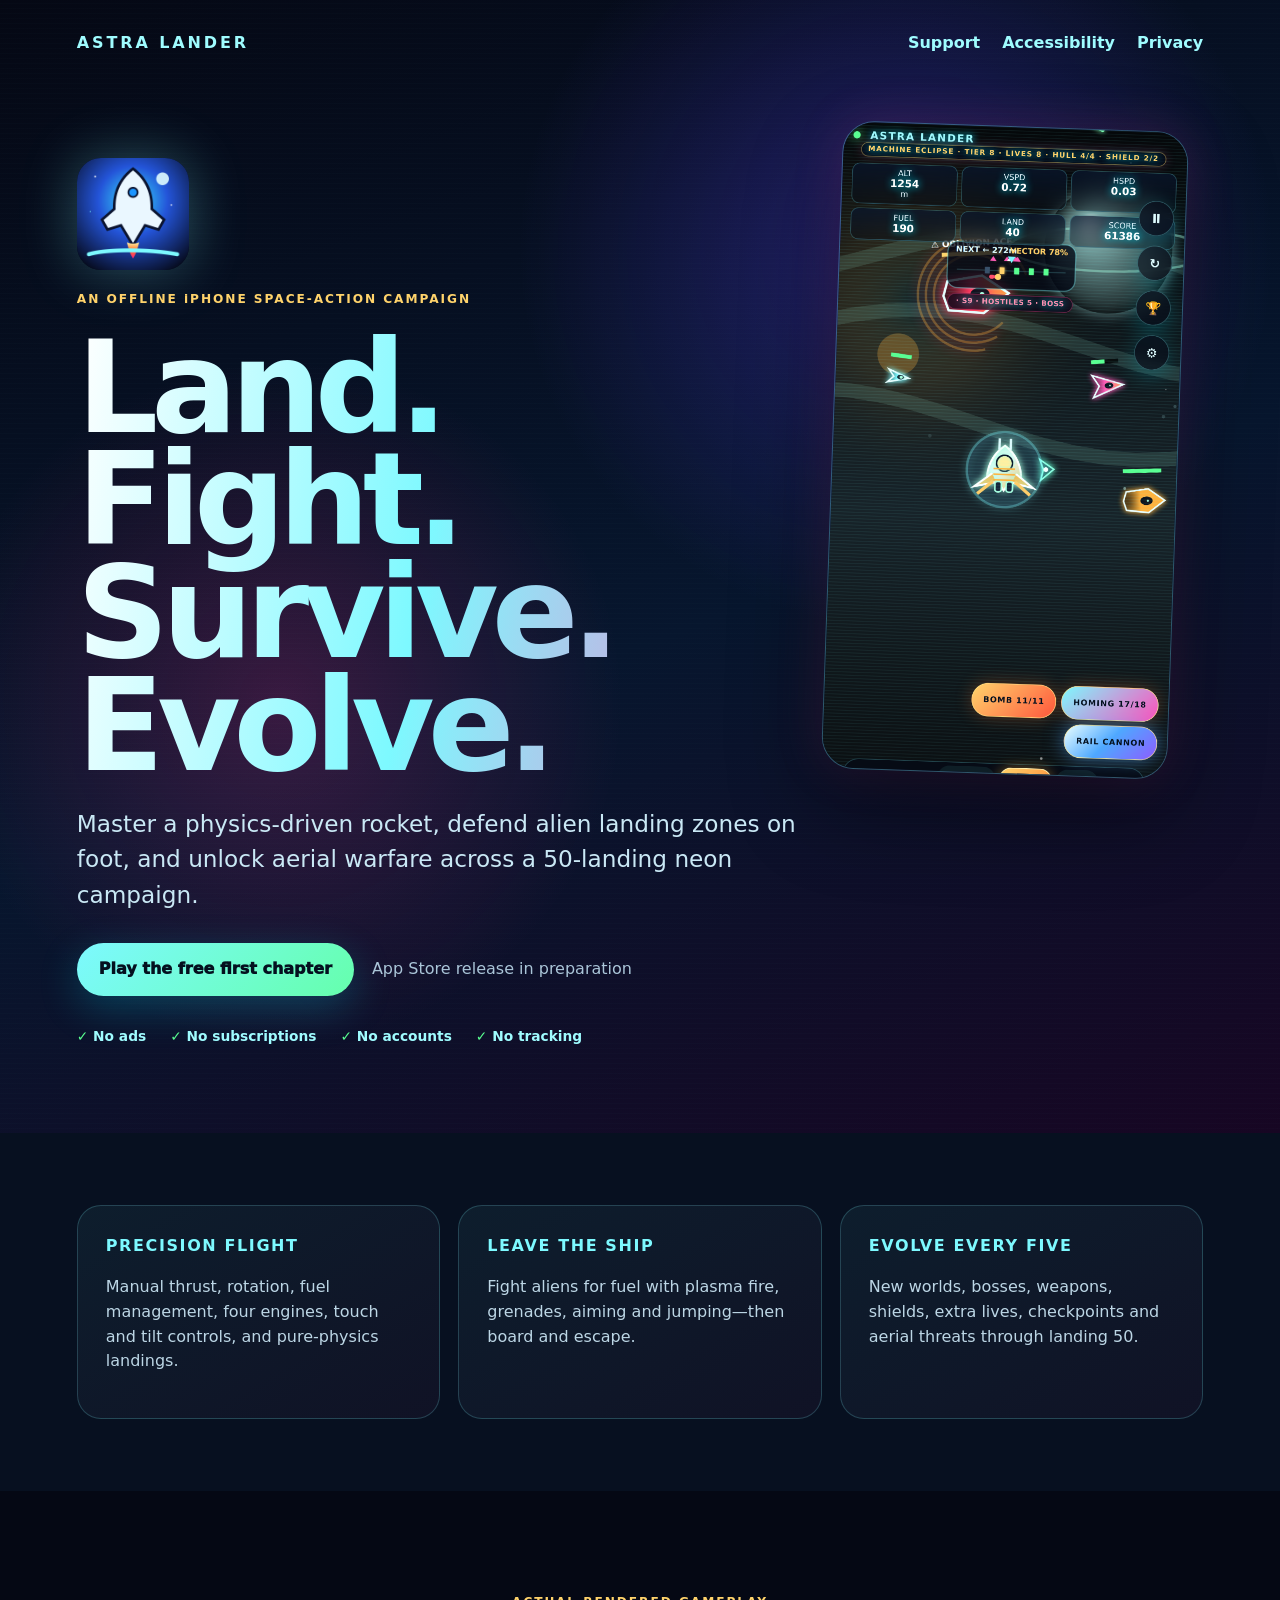
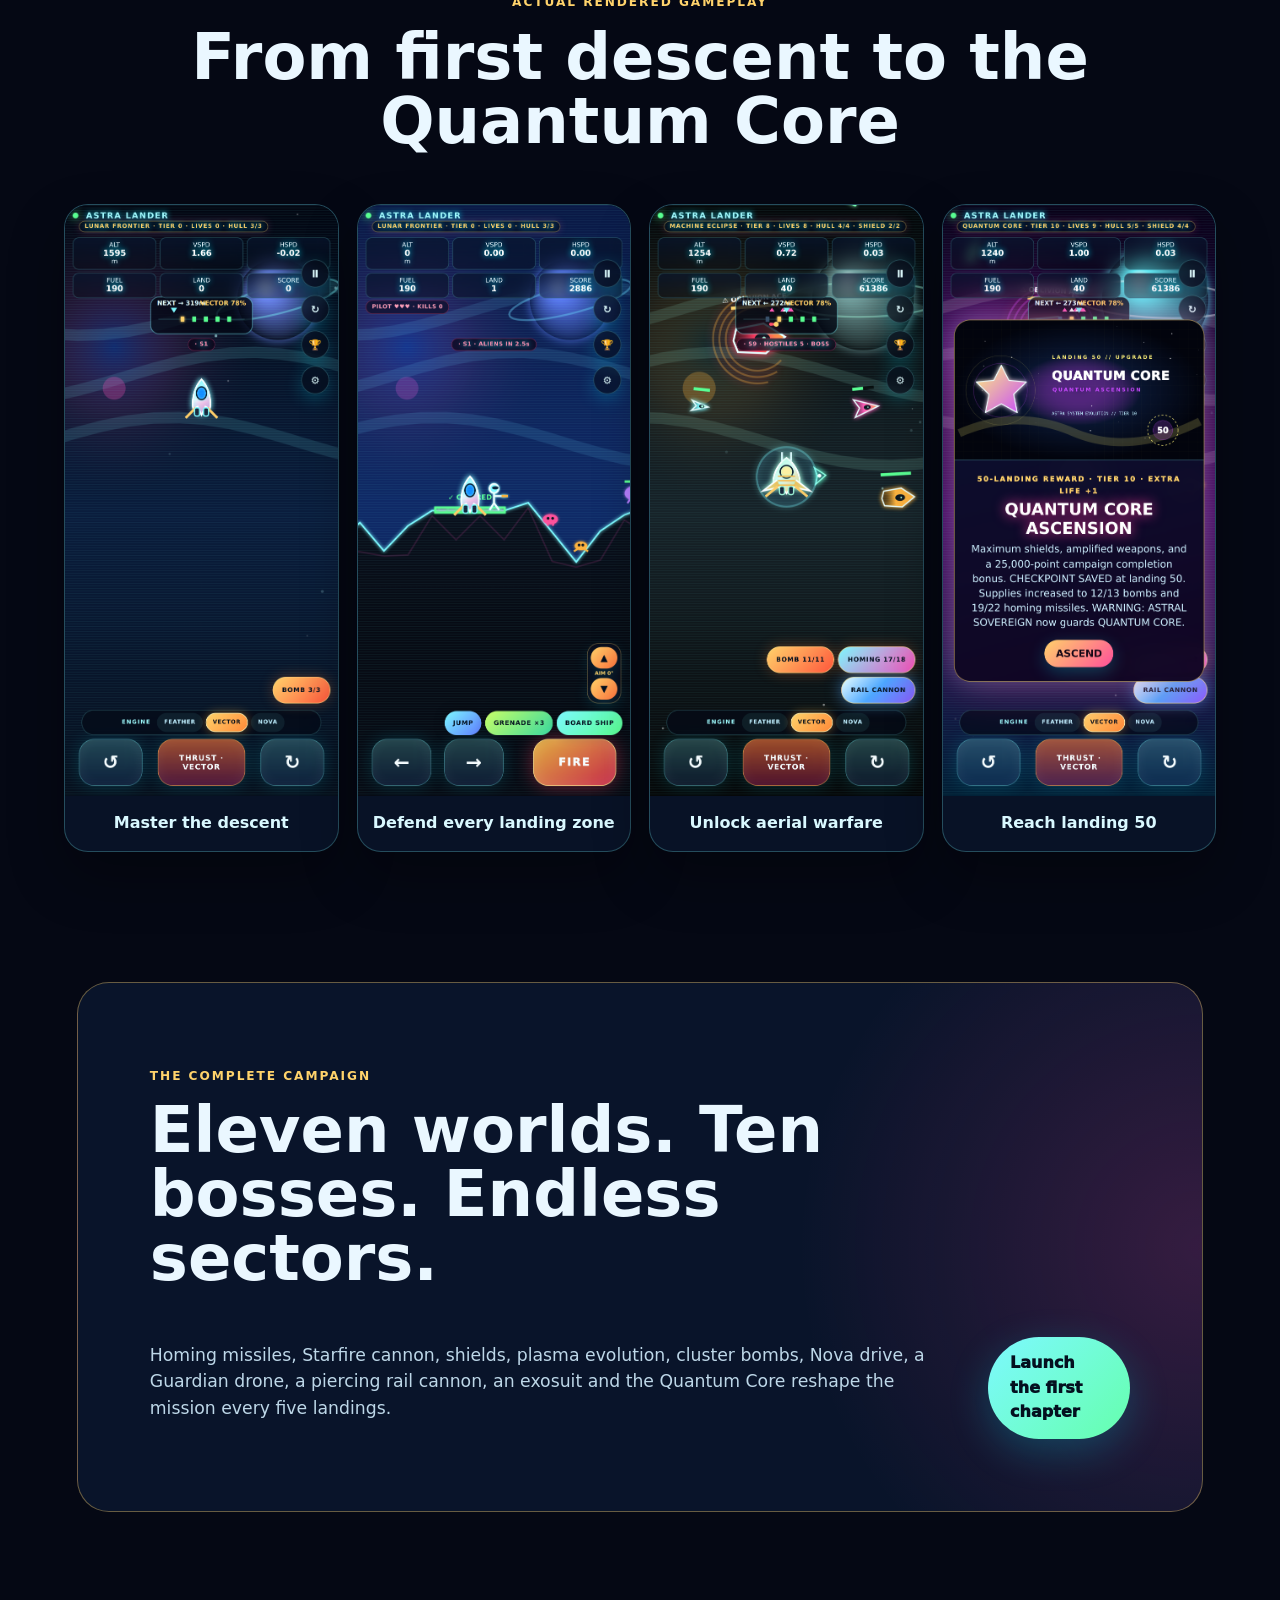
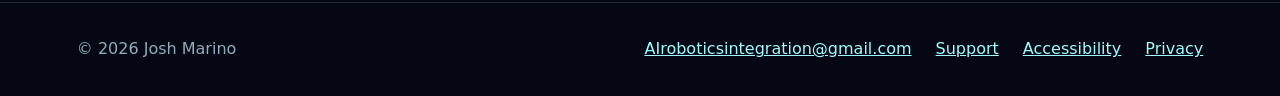
==== index.html @ df588f06 "Publish Astra Lander launch site" ====
<!doctype html>
<html lang="en">
<head>
  <meta charset="utf-8">
  <meta name="viewport" content="width=device-width,initial-scale=1">
  <meta name="theme-color" content="#050814">
  <meta name="description" content="Astra Lander is a physics-driven space action game by Josh Marino. Land, fight, survive, and evolve through a 50-landing campaign.">
  <title>Astra Lander — Rocket Physics, Alien Combat</title>
  <link rel="stylesheet" href="styles.css">
  <link rel="icon" href="app-icon.png">
</head>
<body>
  <header class="hero">
    <nav><a class="brand" href="#top">ASTRA LANDER</a><div><a href="support.html">Support</a><a href="accessibility.html">Accessibility</a><a href="privacy-policy.html">Privacy</a></div></nav>
    <main id="top">
      <img class="icon" src="app-icon.png" alt="Astra Lander app icon">
      <p class="eyebrow">AN OFFLINE iPHONE SPACE-ACTION CAMPAIGN</p>
      <h1>Land. Fight.<br>Survive. Evolve.</h1>
      <p class="lede">Master a physics-driven rocket, defend alien landing zones on foot, and unlock aerial warfare across a 50-landing neon campaign.</p>
      <div class="actions"><a class="primary" href="demo/">Play the free first chapter</a><span class="pending">App Store release in preparation</span></div>
      <ul class="trust"><li>No ads</li><li>No subscriptions</li><li>No accounts</li><li>No tracking</li></ul>
    </main>
    <img class="hero-shot" src="screenshots/05-aerial-combat.png" alt="Astra Lander aerial combat gameplay">
  </header>

  <section class="features">
    <article><b>PRECISION FLIGHT</b><p>Manual thrust, rotation, fuel management, four engines, touch and tilt controls, and pure-physics landings.</p></article>
    <article><b>LEAVE THE SHIP</b><p>Fight aliens for fuel with plasma fire, grenades, aiming and jumping—then board and escape.</p></article>
    <article><b>EVOLVE EVERY FIVE</b><p>New worlds, bosses, weapons, shields, extra lives, checkpoints and aerial threats through landing 50.</p></article>
  </section>

  <section class="gallery" aria-labelledby="gallery-title">
    <p class="eyebrow">ACTUAL RENDERED GAMEPLAY</p><h2 id="gallery-title">From first descent to the Quantum Core</h2>
    <div class="shots">
      <figure><img src="screenshots/02-precision-flight.png" alt="Rocket performing a precision flight over an alien landscape"><figcaption>Master the descent</figcaption></figure>
      <figure><img src="screenshots/03-ground-combat.png" alt="Pilot fighting aliens after leaving the rocket"><figcaption>Defend every landing zone</figcaption></figure>
      <figure><img src="screenshots/05-aerial-combat.png" alt="Evolved rocket fighting multiple hostile ships"><figcaption>Unlock aerial warfare</figcaption></figure>
      <figure><img src="screenshots/06-quantum-core.png" alt="Quantum Core milestone reward at landing 50"><figcaption>Reach landing 50</figcaption></figure>
    </div>
  </section>

  <section class="campaign"><div><p class="eyebrow">THE COMPLETE CAMPAIGN</p><h2>Eleven worlds. Ten bosses. Endless sectors.</h2><p>Homing missiles, Starfire cannon, shields, plasma evolution, cluster bombs, Nova drive, a Guardian drone, a piercing rail cannon, an exosuit and the Quantum Core reshape the mission every five landings.</p></div><a class="primary" href="demo/">Launch the first chapter</a></section>

  <footer><span>© 2026 Josh Marino</span><a href="mailto:AIroboticsintegration@gmail.com">AIroboticsintegration@gmail.com</a><a href="support.html">Support</a><a href="accessibility.html">Accessibility</a><a href="privacy-policy.html">Privacy</a></footer>
</body>
</html>
---- styles.css ----
*{box-sizing:border-box}html{scroll-behavior:smooth}body{margin:0;background:#050814;color:#eaf7ff;font-family:Inter,ui-sans-serif,system-ui,-apple-system,Segoe UI,sans-serif;line-height:1.55}a{color:#9ffcff}.hero{min-height:92vh;padding:0 6vw;background:radial-gradient(circle at 70% 22%,rgba(93,66,255,.32),transparent 30%),radial-gradient(circle at 22% 62%,rgba(255,45,145,.2),transparent 28%),linear-gradient(160deg,#050814,#07162e 55%,#170623);position:relative;overflow:hidden}.hero:after{content:"";position:absolute;inset:0;background:repeating-linear-gradient(0deg,transparent 0 4px,rgba(125,249,255,.025) 5px);pointer-events:none}nav{height:86px;display:flex;align-items:center;justify-content:space-between;position:relative;z-index:2}nav div{display:flex;gap:22px}nav a{text-decoration:none;font-weight:800}.brand{letter-spacing:.18em}.hero main{position:relative;z-index:2;max-width:780px;padding:8vh 0}.hero-shot{position:absolute;z-index:1;right:8vw;top:14vh;width:min(27vw,390px);max-height:72vh;object-fit:cover;object-position:top;border-radius:32px;border:1px solid rgba(125,249,255,.3);box-shadow:0 35px 90px rgba(0,0,0,.45),0 0 50px rgba(255,79,186,.16);transform:rotate(2deg)}.icon{width:112px;height:112px;border-radius:24px;box-shadow:0 0 55px rgba(125,249,255,.3)}.eyebrow{color:#ffd36b;letter-spacing:.16em;font-size:.76rem;font-weight:900}.hero h1{font-size:clamp(3.8rem,10vw,8rem);line-height:.88;margin:.18em 0;background:linear-gradient(100deg,#fff,#7df9ff 45%,#ff75c8);-webkit-background-clip:text;color:transparent;letter-spacing:-.055em}.lede{font-size:clamp(1.1rem,2vw,1.45rem);max-width:720px;color:#c9e8f5}.actions{display:flex;flex-wrap:wrap;align-items:center;gap:18px;margin:30px 0}.primary{display:inline-block;padding:14px 22px;border-radius:999px;text-decoration:none;background:linear-gradient(135deg,#7df9ff,#65ffac);color:#04101f;font-weight:1000;box-shadow:0 12px 40px rgba(0,229,255,.22)}.pending{color:#aac5d8}.trust{display:flex;flex-wrap:wrap;gap:24px;padding:0;list-style:none;color:#9ffcff;font-size:.86rem;font-weight:800}.trust li:before{content:"✓ ";color:#59ff91}.features{display:grid;grid-template-columns:repeat(3,1fr);gap:18px;padding:72px 6vw;background:#071020}.features article{padding:28px;border:1px solid rgba(125,249,255,.2);border-radius:24px;background:linear-gradient(150deg,rgba(125,249,255,.06),rgba(255,79,186,.04))}.features b{color:#7df9ff;letter-spacing:.1em}.features p{color:#bcd6e5}.gallery{padding:90px 5vw;text-align:center}.gallery h2,.campaign h2{font-size:clamp(2rem,5vw,4.3rem);line-height:1;margin:.2em auto .8em;max-width:900px}.shots{display:grid;grid-template-columns:repeat(4,minmax(0,1fr));gap:18px;max-width:1280px;margin:auto}.shots figure{margin:0;border-radius:24px;overflow:hidden;border:1px solid rgba(125,249,255,.25);background:#081226;box-shadow:0 24px 55px rgba(0,0,0,.32)}.shots img{display:block;width:100%;height:auto}.shots figcaption{padding:15px;color:#d9f8ff;font-weight:800}.campaign{margin:40px 6vw 90px;padding:clamp(28px,6vw,72px);border:1px solid rgba(255,211,107,.38);border-radius:32px;background:radial-gradient(circle at right,rgba(255,64,166,.18),transparent 35%),#09142a;display:flex;align-items:end;justify-content:space-between;gap:40px}.campaign>div{max-width:850px}.campaign p:not(.eyebrow){color:#bdd7e8;font-size:1.08rem}footer{display:flex;flex-wrap:wrap;gap:24px;padding:34px 6vw;border-top:1px solid rgba(125,249,255,.14);color:#8facbc}footer span{margin-right:auto}@media(max-width:1100px){.hero-shot{display:none}.hero main{max-width:880px}}@media(max-width:900px){.features{grid-template-columns:1fr}.shots{grid-template-columns:repeat(2,1fr)}.campaign{align-items:start;flex-direction:column}}@media(max-width:520px){nav div{gap:8px;font-size:.72rem}.brand{font-size:.78rem}.hero{padding:0 5vw}.hero main{padding-top:5vh}.icon{width:88px;height:88px}.shots{grid-template-columns:1fr 1fr;gap:10px}.shots figcaption{font-size:.8rem;padding:10px}.trust{gap:12px}.campaign{margin-left:4vw;margin-right:4vw}}
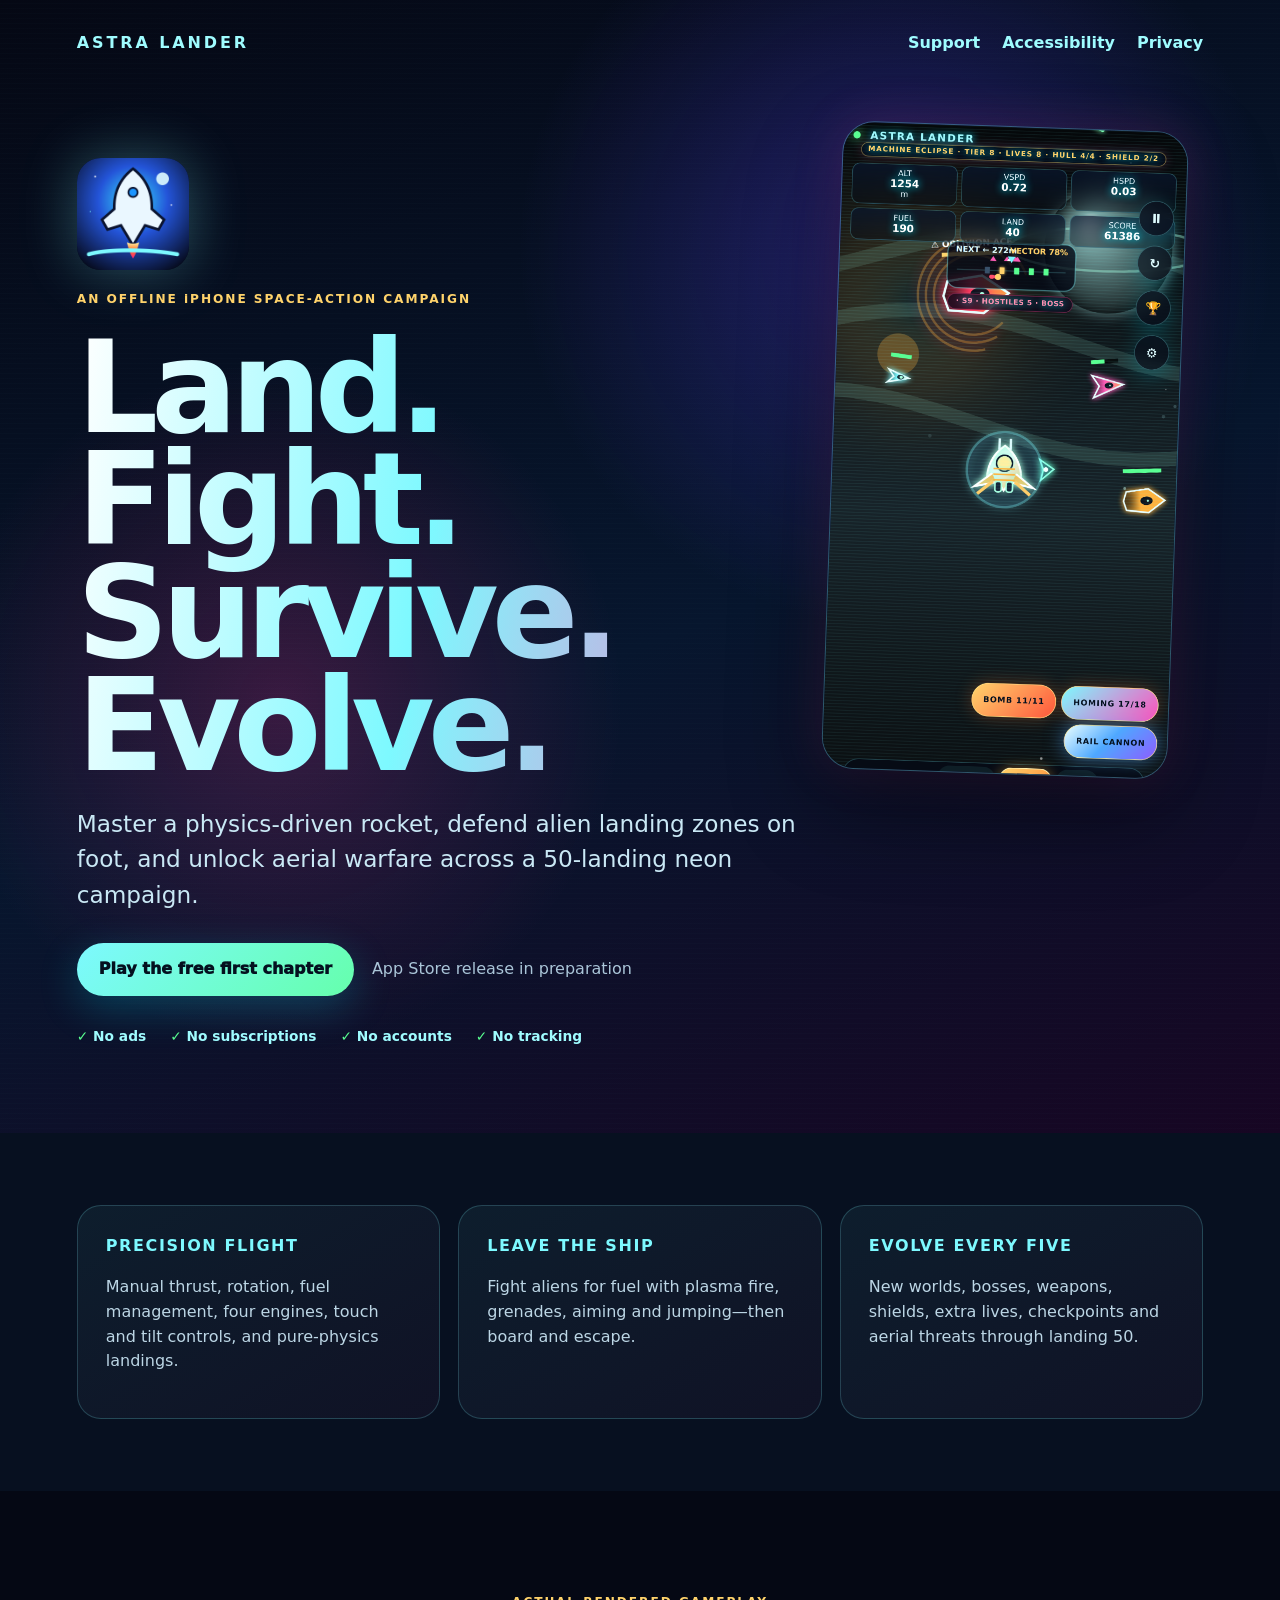
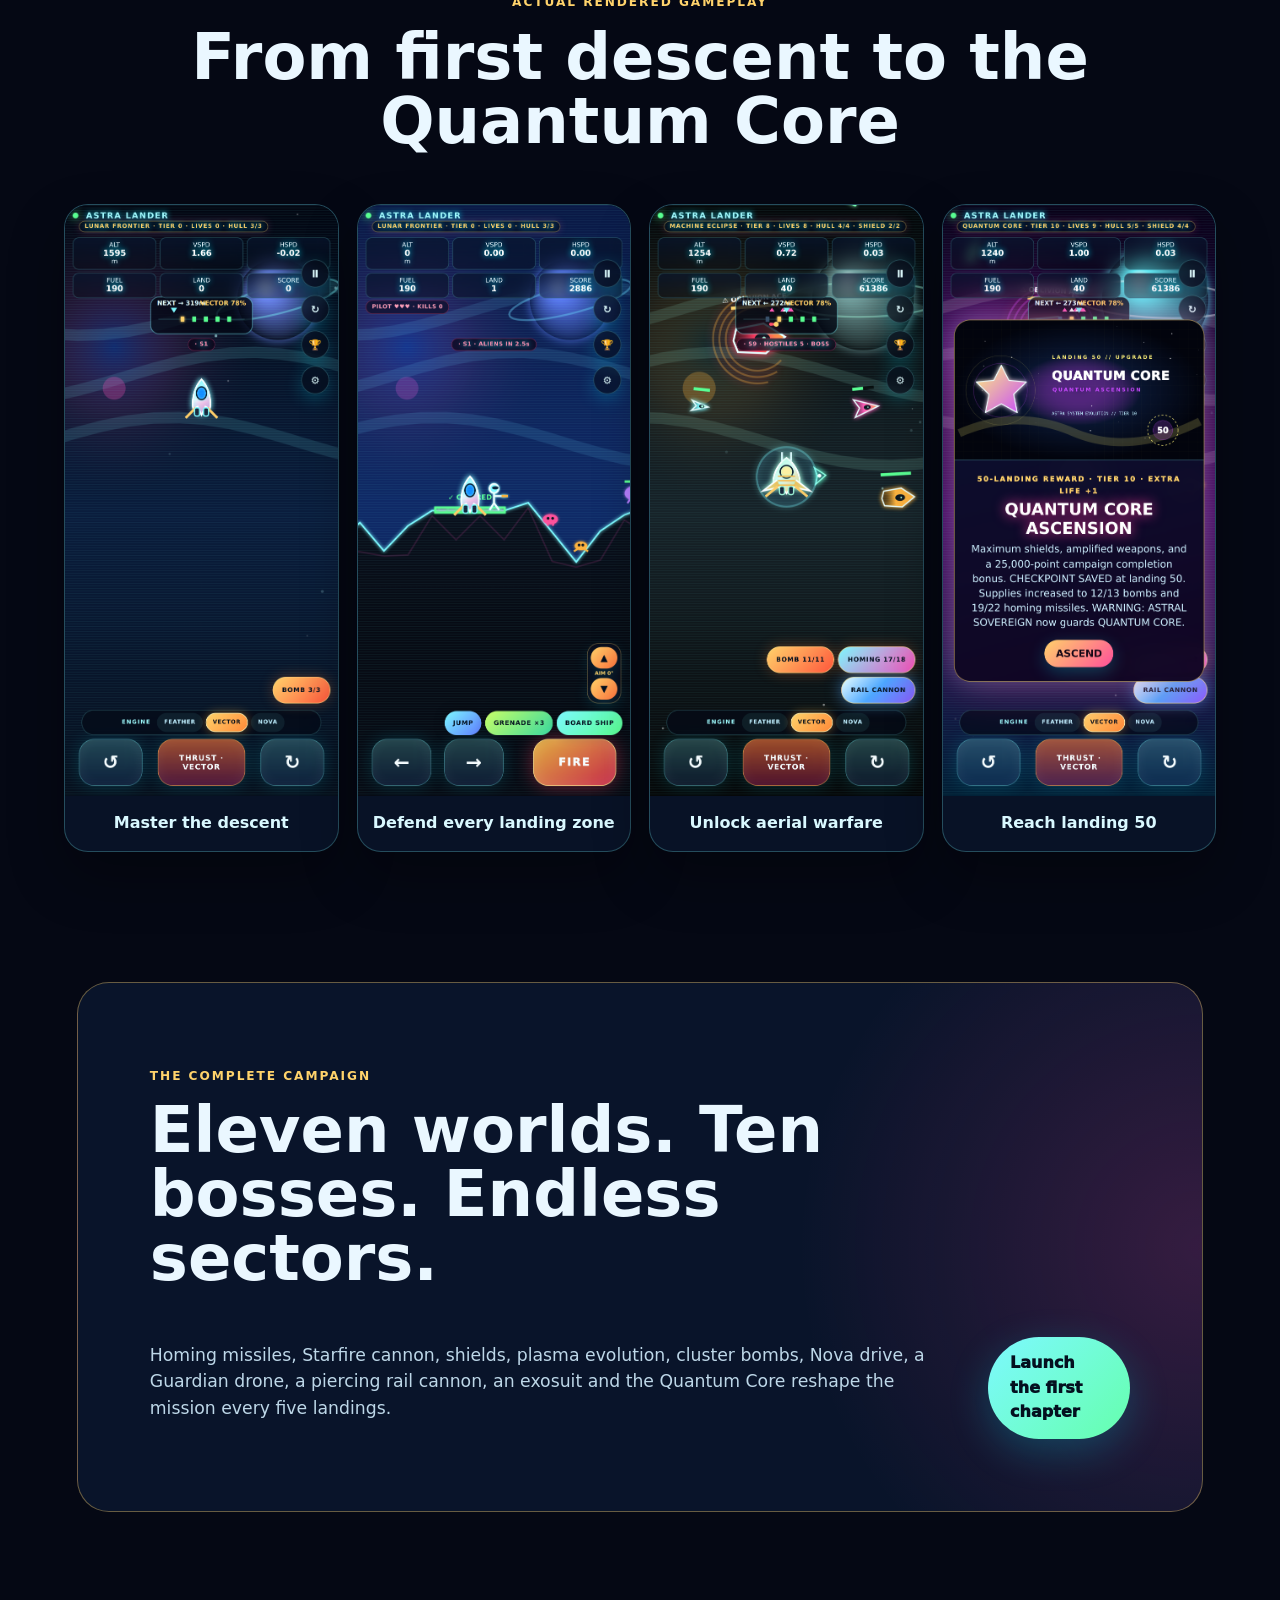
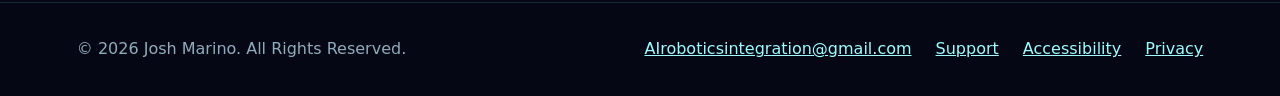
==== commit ee814ed5: "Add explicit site rights notice" ====
--- a/index.html
+++ b/index.html
@@ -41,6 +41,6 @@
 
   <section class="campaign"><div><p class="eyebrow">THE COMPLETE CAMPAIGN</p><h2>Eleven worlds. Ten bosses. Endless sectors.</h2><p>Homing missiles, Starfire cannon, shields, plasma evolution, cluster bombs, Nova drive, a Guardian drone, a piercing rail cannon, an exosuit and the Quantum Core reshape the mission every five landings.</p></div><a class="primary" href="demo/">Launch the first chapter</a></section>
 
-  <footer><span>© 2026 Josh Marino</span><a href="mailto:AIroboticsintegration@gmail.com">AIroboticsintegration@gmail.com</a><a href="support.html">Support</a><a href="accessibility.html">Accessibility</a><a href="privacy-policy.html">Privacy</a></footer>
+  <footer><span>© 2026 Josh Marino. All Rights Reserved.</span><a href="mailto:AIroboticsintegration@gmail.com">AIroboticsintegration@gmail.com</a><a href="support.html">Support</a><a href="accessibility.html">Accessibility</a><a href="privacy-policy.html">Privacy</a></footer>
 </body>
 </html>
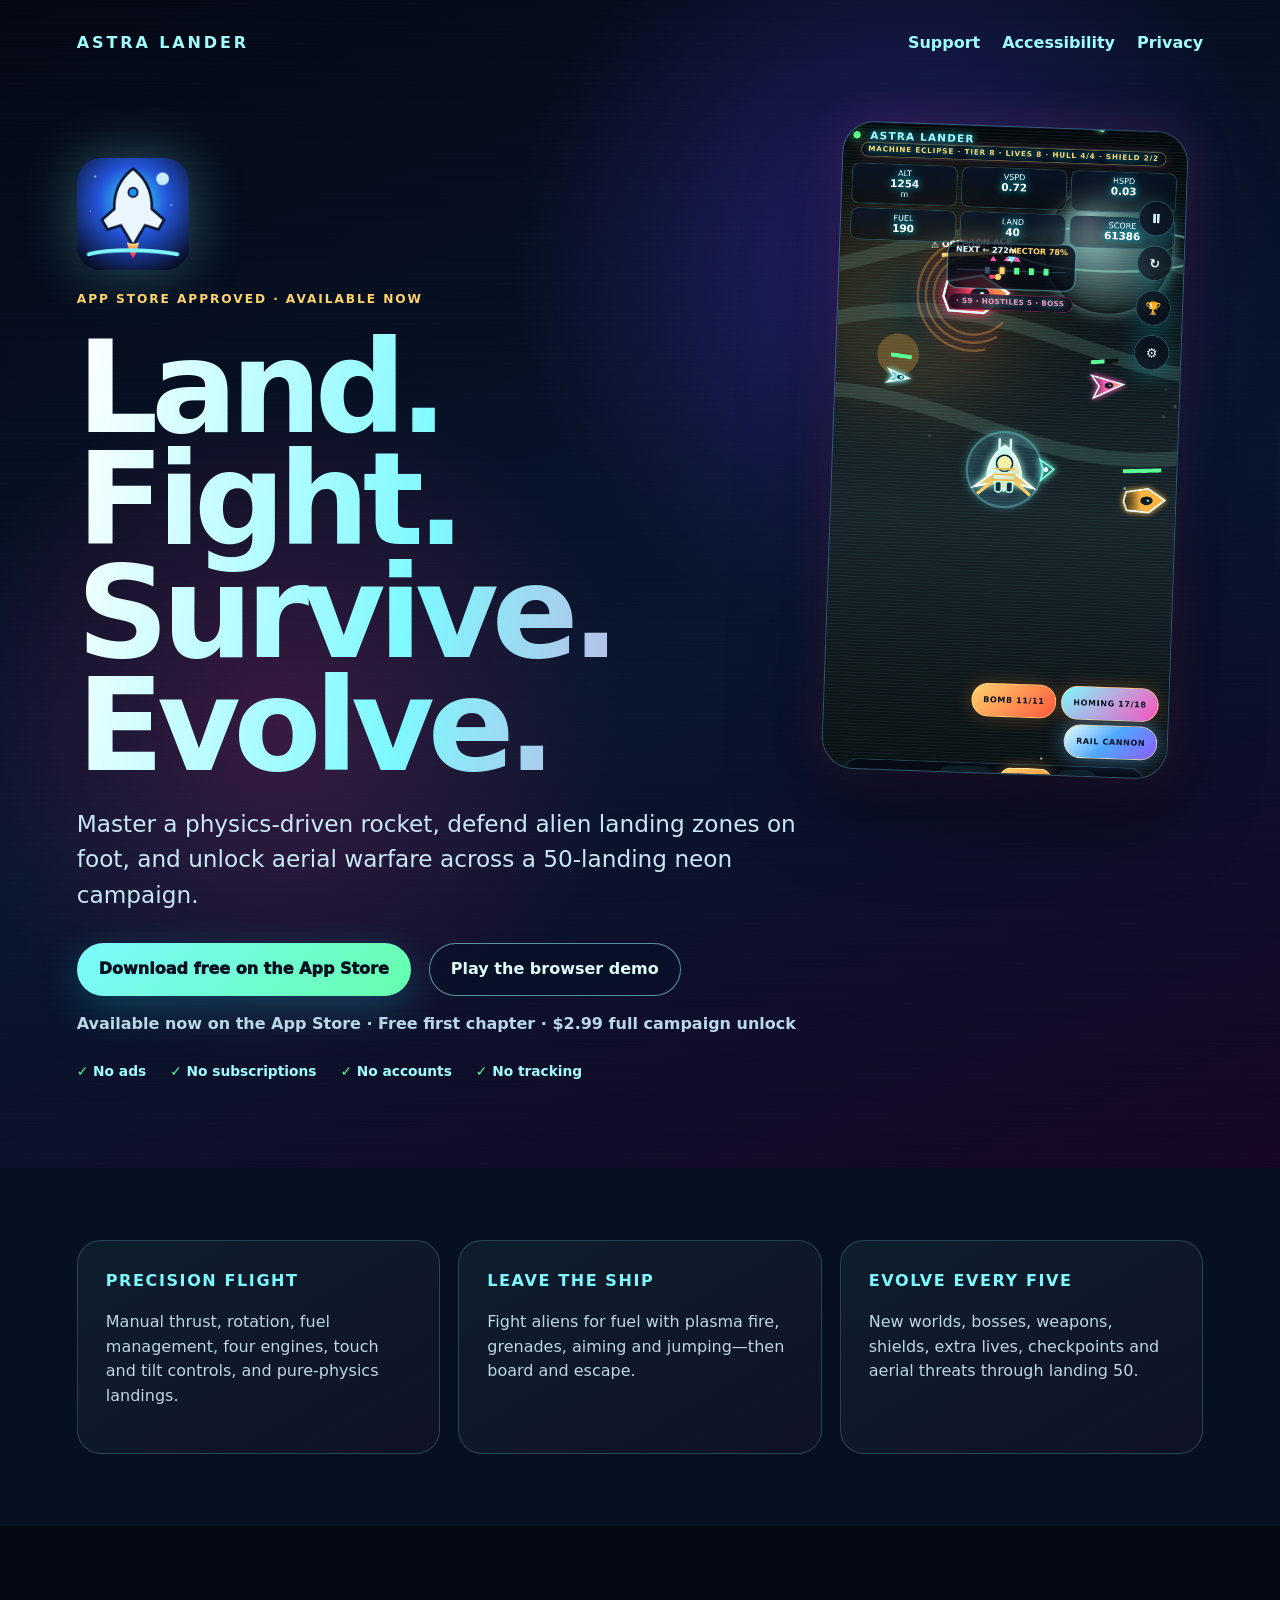
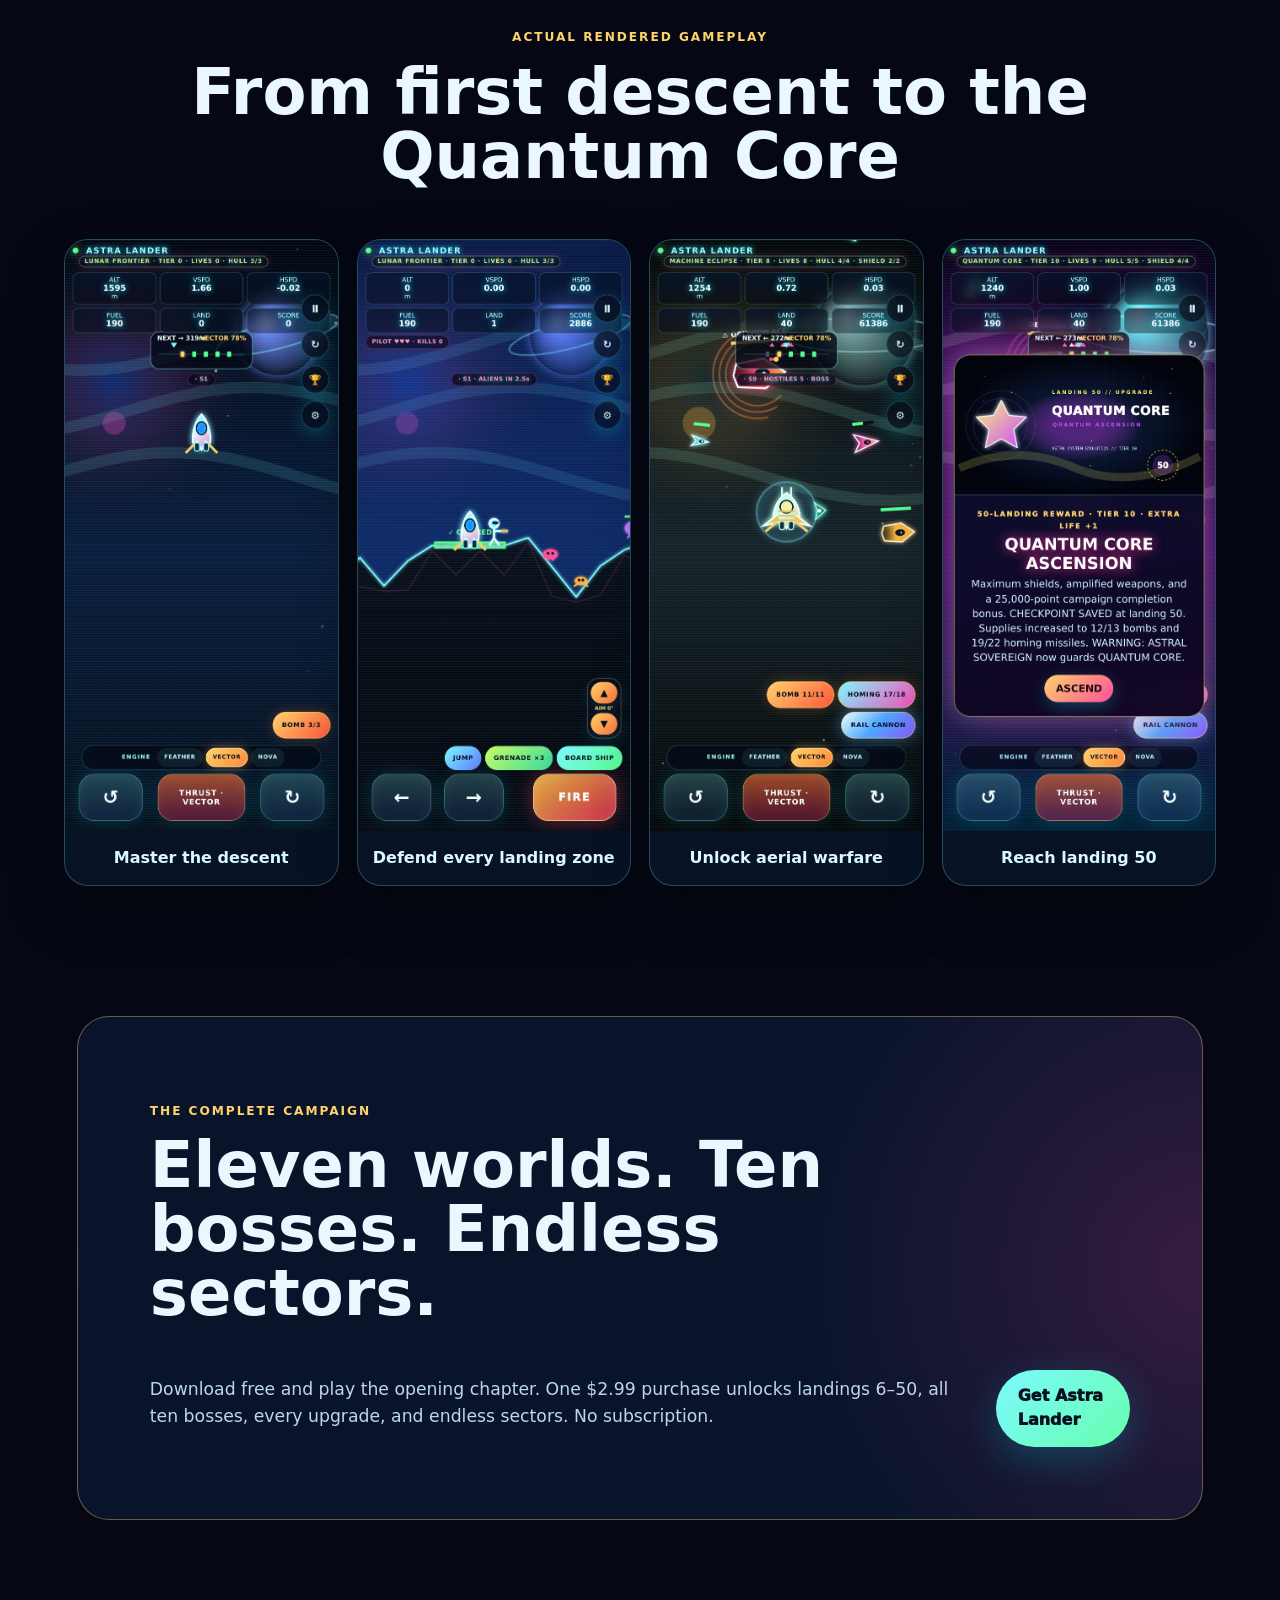
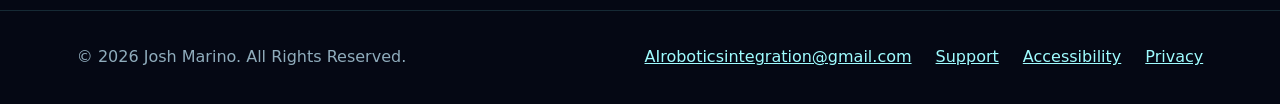
==== commit 573c07cf: "[verified] fix: publish App Store approval state" ====
--- a/index.html
+++ b/index.html
@@ -4,7 +4,14 @@
   <meta charset="utf-8">
   <meta name="viewport" content="width=device-width,initial-scale=1">
   <meta name="theme-color" content="#050814">
-  <meta name="description" content="Astra Lander is a physics-driven space action game by Josh Marino. Land, fight, survive, and evolve through a 50-landing campaign.">
+  <meta name="description" content="Download Astra Lander free on the App Store. Master precision landings, ground combat, and aerial battles through a 50-landing campaign.">
+  <link rel="canonical" href="https://astra.airoboticsintegration.com/">
+  <meta property="og:type" content="website">
+  <meta property="og:url" content="https://astra.airoboticsintegration.com/">
+  <meta property="og:title" content="Astra Lander — Available now on the App Store">
+  <meta property="og:description" content="Download free and play the first chapter. Unlock the full 50-landing campaign for $2.99 with no subscription.">
+  <meta property="og:image" content="https://astra.airoboticsintegration.com/app-icon.png">
+  <meta name="twitter:card" content="summary_large_image">
   <title>Astra Lander — Rocket Physics, Alien Combat</title>
   <link rel="stylesheet" href="styles.css">
   <link rel="icon" href="app-icon.png">
@@ -14,10 +21,11 @@
     <nav><a class="brand" href="#top">ASTRA LANDER</a><div><a href="support.html">Support</a><a href="accessibility.html">Accessibility</a><a href="privacy-policy.html">Privacy</a></div></nav>
     <main id="top">
       <img class="icon" src="app-icon.png" alt="Astra Lander app icon">
-      <p class="eyebrow">AN OFFLINE iPHONE SPACE-ACTION CAMPAIGN</p>
+      <p class="eyebrow">APP STORE APPROVED · AVAILABLE NOW</p>
       <h1>Land. Fight.<br>Survive. Evolve.</h1>
       <p class="lede">Master a physics-driven rocket, defend alien landing zones on foot, and unlock aerial warfare across a 50-landing neon campaign.</p>
-      <div class="actions"><a class="primary" href="demo/">Play the free first chapter</a><span class="pending">App Store release in preparation</span></div>
+      <div class="actions"><a class="primary" href="https://apps.apple.com/us/app/astra-lander/id6805166951">Download free on the App Store</a><a class="secondary" href="demo/">Play the browser demo</a></div>
+      <p class="availability">Available now on the App Store · Free first chapter · $2.99 full campaign unlock</p>
       <ul class="trust"><li>No ads</li><li>No subscriptions</li><li>No accounts</li><li>No tracking</li></ul>
     </main>
     <img class="hero-shot" src="screenshots/05-aerial-combat.png" alt="Astra Lander aerial combat gameplay">
@@ -39,7 +47,7 @@
     </div>
   </section>
 
-  <section class="campaign"><div><p class="eyebrow">THE COMPLETE CAMPAIGN</p><h2>Eleven worlds. Ten bosses. Endless sectors.</h2><p>Homing missiles, Starfire cannon, shields, plasma evolution, cluster bombs, Nova drive, a Guardian drone, a piercing rail cannon, an exosuit and the Quantum Core reshape the mission every five landings.</p></div><a class="primary" href="demo/">Launch the first chapter</a></section>
+  <section class="campaign"><div><p class="eyebrow">THE COMPLETE CAMPAIGN</p><h2>Eleven worlds. Ten bosses. Endless sectors.</h2><p>Download free and play the opening chapter. One $2.99 purchase unlocks landings 6–50, all ten bosses, every upgrade, and endless sectors. No subscription.</p></div><a class="primary" href="https://apps.apple.com/us/app/astra-lander/id6805166951">Get Astra Lander</a></section>
 
   <footer><span>© 2026 Josh Marino. All Rights Reserved.</span><a href="mailto:AIroboticsintegration@gmail.com">AIroboticsintegration@gmail.com</a><a href="support.html">Support</a><a href="accessibility.html">Accessibility</a><a href="privacy-policy.html">Privacy</a></footer>
 </body>
--- a/styles.css
+++ b/styles.css
@@ -1 +1 @@
-*{box-sizing:border-box}html{scroll-behavior:smooth}body{margin:0;background:#050814;color:#eaf7ff;font-family:Inter,ui-sans-serif,system-ui,-apple-system,Segoe UI,sans-serif;line-height:1.55}a{color:#9ffcff}.hero{min-height:92vh;padding:0 6vw;background:radial-gradient(circle at 70% 22%,rgba(93,66,255,.32),transparent 30%),radial-gradient(circle at 22% 62%,rgba(255,45,145,.2),transparent 28%),linear-gradient(160deg,#050814,#07162e 55%,#170623);position:relative;overflow:hidden}.hero:after{content:"";position:absolute;inset:0;background:repeating-linear-gradient(0deg,transparent 0 4px,rgba(125,249,255,.025) 5px);pointer-events:none}nav{height:86px;display:flex;align-items:center;justify-content:space-between;position:relative;z-index:2}nav div{display:flex;gap:22px}nav a{text-decoration:none;font-weight:800}.brand{letter-spacing:.18em}.hero main{position:relative;z-index:2;max-width:780px;padding:8vh 0}.hero-shot{position:absolute;z-index:1;right:8vw;top:14vh;width:min(27vw,390px);max-height:72vh;object-fit:cover;object-position:top;border-radius:32px;border:1px solid rgba(125,249,255,.3);box-shadow:0 35px 90px rgba(0,0,0,.45),0 0 50px rgba(255,79,186,.16);transform:rotate(2deg)}.icon{width:112px;height:112px;border-radius:24px;box-shadow:0 0 55px rgba(125,249,255,.3)}.eyebrow{color:#ffd36b;letter-spacing:.16em;font-size:.76rem;font-weight:900}.hero h1{font-size:clamp(3.8rem,10vw,8rem);line-height:.88;margin:.18em 0;background:linear-gradient(100deg,#fff,#7df9ff 45%,#ff75c8);-webkit-background-clip:text;color:transparent;letter-spacing:-.055em}.lede{font-size:clamp(1.1rem,2vw,1.45rem);max-width:720px;color:#c9e8f5}.actions{display:flex;flex-wrap:wrap;align-items:center;gap:18px;margin:30px 0}.primary{display:inline-block;padding:14px 22px;border-radius:999px;text-decoration:none;background:linear-gradient(135deg,#7df9ff,#65ffac);color:#04101f;font-weight:1000;box-shadow:0 12px 40px rgba(0,229,255,.22)}.pending{color:#aac5d8}.trust{display:flex;flex-wrap:wrap;gap:24px;padding:0;list-style:none;color:#9ffcff;font-size:.86rem;font-weight:800}.trust li:before{content:"✓ ";color:#59ff91}.features{display:grid;grid-template-columns:repeat(3,1fr);gap:18px;padding:72px 6vw;background:#071020}.features article{padding:28px;border:1px solid rgba(125,249,255,.2);border-radius:24px;background:linear-gradient(150deg,rgba(125,249,255,.06),rgba(255,79,186,.04))}.features b{color:#7df9ff;letter-spacing:.1em}.features p{color:#bcd6e5}.gallery{padding:90px 5vw;text-align:center}.gallery h2,.campaign h2{font-size:clamp(2rem,5vw,4.3rem);line-height:1;margin:.2em auto .8em;max-width:900px}.shots{display:grid;grid-template-columns:repeat(4,minmax(0,1fr));gap:18px;max-width:1280px;margin:auto}.shots figure{margin:0;border-radius:24px;overflow:hidden;border:1px solid rgba(125,249,255,.25);background:#081226;box-shadow:0 24px 55px rgba(0,0,0,.32)}.shots img{display:block;width:100%;height:auto}.shots figcaption{padding:15px;color:#d9f8ff;font-weight:800}.campaign{margin:40px 6vw 90px;padding:clamp(28px,6vw,72px);border:1px solid rgba(255,211,107,.38);border-radius:32px;background:radial-gradient(circle at right,rgba(255,64,166,.18),transparent 35%),#09142a;display:flex;align-items:end;justify-content:space-between;gap:40px}.campaign>div{max-width:850px}.campaign p:not(.eyebrow){color:#bdd7e8;font-size:1.08rem}footer{display:flex;flex-wrap:wrap;gap:24px;padding:34px 6vw;border-top:1px solid rgba(125,249,255,.14);color:#8facbc}footer span{margin-right:auto}@media(max-width:1100px){.hero-shot{display:none}.hero main{max-width:880px}}@media(max-width:900px){.features{grid-template-columns:1fr}.shots{grid-template-columns:repeat(2,1fr)}.campaign{align-items:start;flex-direction:column}}@media(max-width:520px){nav div{gap:8px;font-size:.72rem}.brand{font-size:.78rem}.hero{padding:0 5vw}.hero main{padding-top:5vh}.icon{width:88px;height:88px}.shots{grid-template-columns:1fr 1fr;gap:10px}.shots figcaption{font-size:.8rem;padding:10px}.trust{gap:12px}.campaign{margin-left:4vw;margin-right:4vw}}
+*{box-sizing:border-box}html{scroll-behavior:smooth}body{margin:0;background:#050814;color:#eaf7ff;font-family:Inter,ui-sans-serif,system-ui,-apple-system,Segoe UI,sans-serif;line-height:1.55}a{color:#9ffcff}.hero{min-height:92vh;padding:0 6vw;background:radial-gradient(circle at 70% 22%,rgba(93,66,255,.32),transparent 30%),radial-gradient(circle at 22% 62%,rgba(255,45,145,.2),transparent 28%),linear-gradient(160deg,#050814,#07162e 55%,#170623);position:relative;overflow:hidden}.hero:after{content:"";position:absolute;inset:0;background:repeating-linear-gradient(0deg,transparent 0 4px,rgba(125,249,255,.025) 5px);pointer-events:none}nav{height:86px;display:flex;align-items:center;justify-content:space-between;position:relative;z-index:2}nav div{display:flex;gap:22px}nav a{text-decoration:none;font-weight:800}.brand{letter-spacing:.18em}.hero main{position:relative;z-index:2;max-width:780px;padding:8vh 0}.hero-shot{position:absolute;z-index:1;right:8vw;top:14vh;width:min(27vw,390px);max-height:72vh;object-fit:cover;object-position:top;border-radius:32px;border:1px solid rgba(125,249,255,.3);box-shadow:0 35px 90px rgba(0,0,0,.45),0 0 50px rgba(255,79,186,.16);transform:rotate(2deg)}.icon{width:112px;height:112px;border-radius:24px;box-shadow:0 0 55px rgba(125,249,255,.3)}.eyebrow{color:#ffd36b;letter-spacing:.16em;font-size:.76rem;font-weight:900}.hero h1{font-size:clamp(3.8rem,10vw,8rem);line-height:.88;margin:.18em 0;background:linear-gradient(100deg,#fff,#7df9ff 45%,#ff75c8);-webkit-background-clip:text;color:transparent;letter-spacing:-.055em}.lede{font-size:clamp(1.1rem,2vw,1.45rem);max-width:720px;color:#c9e8f5}.actions{display:flex;flex-wrap:wrap;align-items:center;gap:18px;margin:30px 0}.primary{display:inline-block;padding:14px 22px;border-radius:999px;text-decoration:none;background:linear-gradient(135deg,#7df9ff,#65ffac);color:#04101f;font-weight:1000;box-shadow:0 12px 40px rgba(0,229,255,.22)}.secondary{display:inline-block;padding:13px 21px;border:1px solid rgba(159,252,255,.55);border-radius:999px;text-decoration:none;color:#dffcff;font-weight:900;background:rgba(5,18,38,.55)}.secondary:hover{background:rgba(125,249,255,.12)}.availability{margin:-14px 0 24px;color:#b9d8e8;font-weight:700}.trust{display:flex;flex-wrap:wrap;gap:24px;padding:0;list-style:none;color:#9ffcff;font-size:.86rem;font-weight:800}.trust li:before{content:"✓ ";color:#59ff91}.features{display:grid;grid-template-columns:repeat(3,1fr);gap:18px;padding:72px 6vw;background:#071020}.features article{padding:28px;border:1px solid rgba(125,249,255,.2);border-radius:24px;background:linear-gradient(150deg,rgba(125,249,255,.06),rgba(255,79,186,.04))}.features b{color:#7df9ff;letter-spacing:.1em}.features p{color:#bcd6e5}.gallery{padding:90px 5vw;text-align:center}.gallery h2,.campaign h2{font-size:clamp(2rem,5vw,4.3rem);line-height:1;margin:.2em auto .8em;max-width:900px}.shots{display:grid;grid-template-columns:repeat(4,minmax(0,1fr));gap:18px;max-width:1280px;margin:auto}.shots figure{margin:0;border-radius:24px;overflow:hidden;border:1px solid rgba(125,249,255,.25);background:#081226;box-shadow:0 24px 55px rgba(0,0,0,.32)}.shots img{display:block;width:100%;height:auto}.shots figcaption{padding:15px;color:#d9f8ff;font-weight:800}.campaign{margin:40px 6vw 90px;padding:clamp(28px,6vw,72px);border:1px solid rgba(255,211,107,.38);border-radius:32px;background:radial-gradient(circle at right,rgba(255,64,166,.18),transparent 35%),#09142a;display:flex;align-items:end;justify-content:space-between;gap:40px}.campaign>div{max-width:850px}.campaign p:not(.eyebrow){color:#bdd7e8;font-size:1.08rem}footer{display:flex;flex-wrap:wrap;gap:24px;padding:34px 6vw;border-top:1px solid rgba(125,249,255,.14);color:#8facbc}footer span{margin-right:auto}@media(max-width:1100px){.hero-shot{display:none}.hero main{max-width:880px}}@media(max-width:900px){.features{grid-template-columns:1fr}.shots{grid-template-columns:repeat(2,1fr)}.campaign{align-items:start;flex-direction:column}}@media(max-width:520px){nav div{gap:8px;font-size:.72rem}.brand{font-size:.78rem}.hero{padding:0 5vw}.hero main{padding-top:5vh}.icon{width:88px;height:88px}.shots{grid-template-columns:1fr 1fr;gap:10px}.shots figcaption{font-size:.8rem;padding:10px}.trust{gap:12px}.campaign{margin-left:4vw;margin-right:4vw}}
